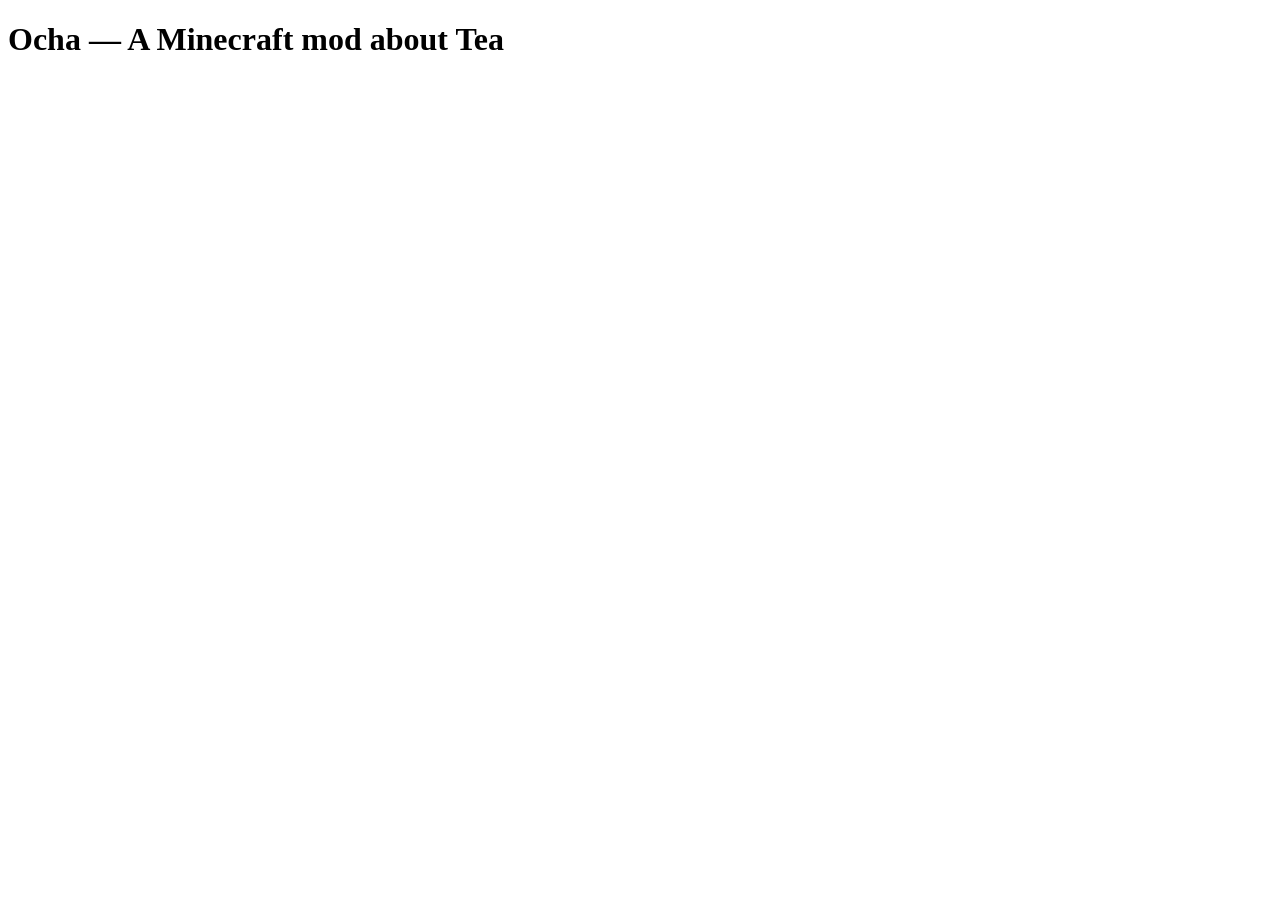
==== docs/index.html @ 9fa4451c "Create index.html" ====
<!DOCTYPE html>
<html lang="en">
<head>
    <meta charset="UTF-8">
    <meta name="viewport" content="width=device-width, initial-scale=1.0">
    <title>Ocha — A Minecraft mod about Tea</title>
</head>
<body>
    <h1>Ocha — A Minecraft mod about Tea</h1>
</body>
</html>
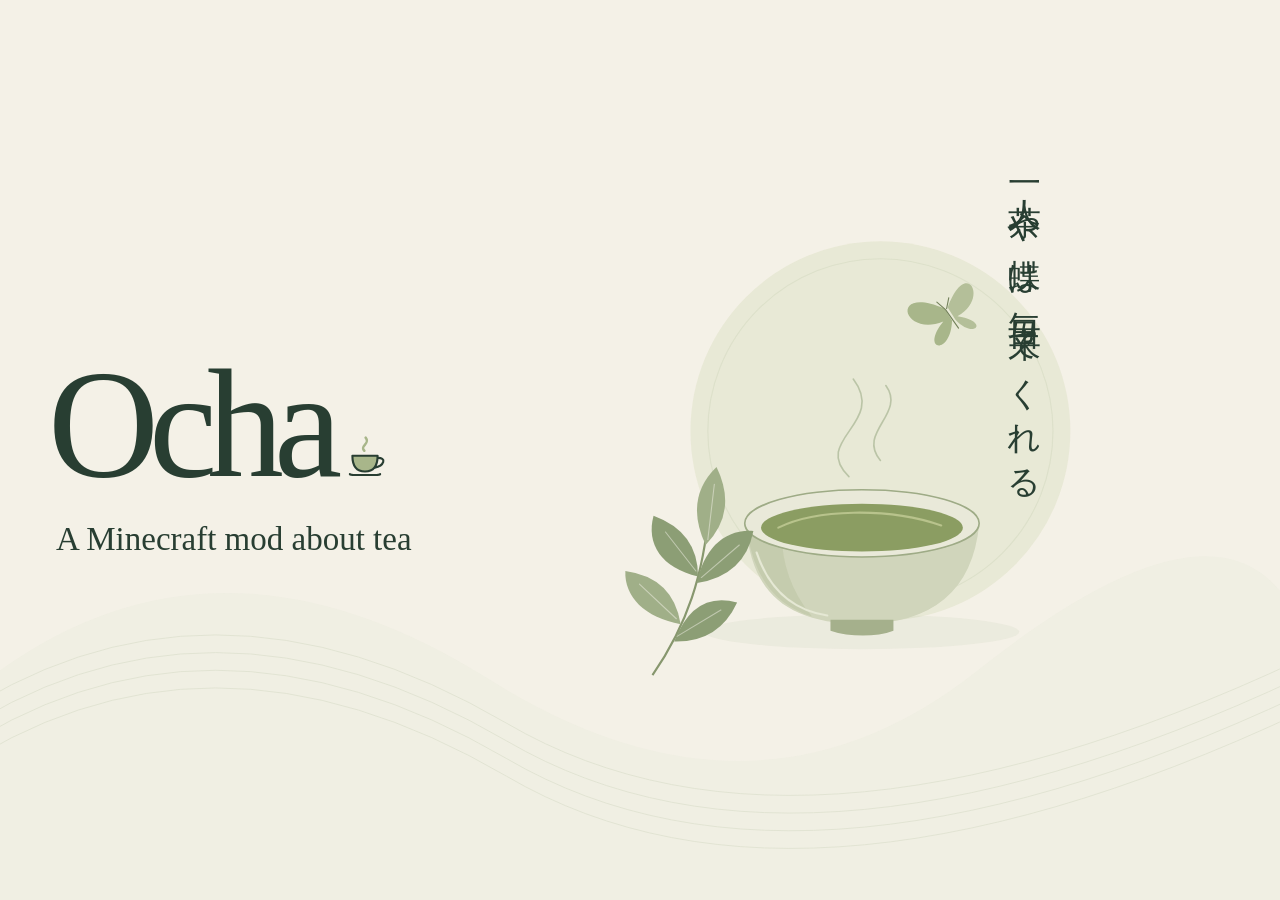
==== commit 6cdb06a1: "Build the Ocha landing page with tea-themed artwork" ====
--- a/docs/index.html
+++ b/docs/index.html
@@ -4,8 +4,27 @@
     <meta charset="UTF-8">
     <meta name="viewport" content="width=device-width, initial-scale=1.0">
     <title>Ocha — A Minecraft mod about Tea</title>
+    <meta name="description" content="Ocha — a Minecraft mod about tea.">
+    <meta name="theme-color" content="#f4f1e7">
+    <link rel="stylesheet" href="styles.css">
 </head>
 <body>
-    <h1>Ocha — A Minecraft mod about Tea</h1>
+    <div class="page">
+        <img class="landscape" src="assets/landscape.svg" aria-hidden="true">
+        <div class="wrap">
+            <main>
+                <section class="hero" aria-labelledby="title">
+                    <div class="intro">
+                        <h1 id="title">Ocha<img class="tea-logo" src="assets/tea-cup.svg" aria-hidden="true"></h1>
+                        <p class="subtitle">A Minecraft mod about tea</p>
+                    </div>
+                    <div class="tea-scene">
+                        <img class="tea-art" src="assets/tea-scene.svg" aria-hidden="true">
+                        <p class="poem" lang="ja">一人茶や蝶は毎日来てくれる</p>
+                    </div>
+                </section>
+            </main>
+        </div>
+    </div>
 </body>
 </html>
--- a/docs/styles.css
+++ b/docs/styles.css
@@ -0,0 +1,78 @@
+:root {
+    color-scheme: light;
+    --paper: #f4f1e7;
+    --ink: #283e32;
+    --green: #73815a;
+}
+
+* { box-sizing: border-box; }
+body {
+    margin: 0;
+    background: var(--paper);
+    color: var(--ink);
+    font-family: "Segoe UI", Helvetica, Arial, sans-serif;
+    -webkit-font-smoothing: antialiased;
+}
+::selection { background: #d4ddbc; color: var(--ink); }
+.page { position: relative; isolation: isolate; overflow: hidden; min-height: 100svh; }
+.landscape {
+    position: absolute;
+    z-index: -1;
+    inset: auto 0 0;
+    width: 100%;
+    height: 54%;
+    pointer-events: none;
+}
+.wrap { width: min(1240px, calc(100% - 112px)); margin-inline: auto; }
+.hero {
+    display: grid;
+    grid-template-columns: 1fr 1fr;
+    align-items: center;
+    gap: 30px;
+    min-height: 100svh;
+    padding-block: 64px 74px;
+}
+.intro { position: relative; z-index: 1; }
+.tea-logo { display: inline-block; width: 42px; height: 42px; margin-left: 12px; vertical-align: baseline; }
+h1 {
+    margin: 20px 0 15px -8px;
+    font-family: Georgia, "Times New Roman", serif;
+    font-size: clamp(100px, 12vw, 174px);
+    font-weight: 400;
+    line-height: 1;
+    letter-spacing: -.065em;
+}
+.subtitle { margin: 0; font-family: Georgia, "Times New Roman", serif; font-size: clamp(24px, 3vw, 33px); line-height: 1.4; }
+.tea-scene {
+    position: relative;
+    isolation: isolate;
+    container-type: inline-size;
+    min-width: 0;
+    width: 100%;
+    aspect-ratio: 605 / 600;
+}
+.tea-art { position: absolute; z-index: 0; width: 110%; height: 100%; top: 4%; left: -14%; }
+.poem {
+    position: absolute;
+    z-index: 1;
+    right: 30%;
+    top: .333333%;
+    margin: 0;
+    writing-mode: vertical-rl;
+    white-space: nowrap;
+    font-family: "Yu Mincho", "Hiragino Mincho ProN", "Noto Serif CJK JP", serif;
+    font-size: 5.785124cqw;
+    letter-spacing: .23em;
+    line-height: 1.8;
+}
+
+@media (max-width: 800px) {
+    .wrap { width: calc(100% - 56px); }
+    .hero { gap: 0; padding-block: 50px; }
+}
+@media (max-width: 600px) {
+    .wrap { width: calc(100% - 40px); }
+    .hero { grid-template-columns: 1fr; padding-block: 48px 28px; }
+    h1 { margin-left: -4px; font-size: 112px; }
+    .tea-scene { margin-top: 20px; }
+}
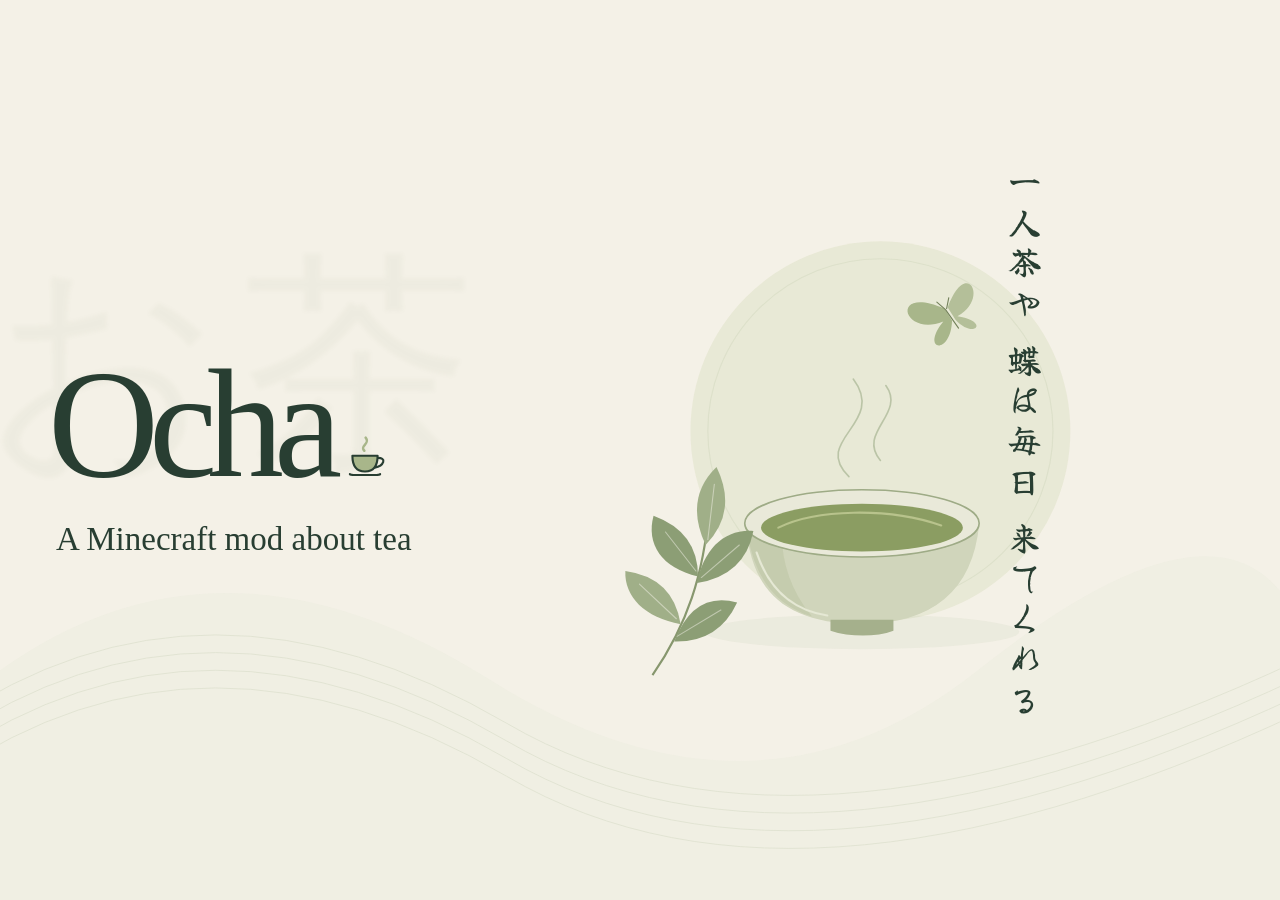
==== commit fbd74670: "Add Japanese haiku fonts and accessibility improvements" ====
--- a/docs/index.html
+++ b/docs/index.html
@@ -2,25 +2,28 @@
 <html lang="en">
 <head>
     <meta charset="UTF-8">
-    <meta name="viewport" content="width=device-width, initial-scale=1.0">
+    <meta name="viewport" content="width=device-width">
+    <meta name="text-scale" content="scale">
     <title>Ocha — A Minecraft mod about Tea</title>
     <meta name="description" content="Ocha — a Minecraft mod about tea.">
+    <link rel="icon" type="image/svg+xml" href="assets/tea-cup.svg">
     <meta name="theme-color" content="#f4f1e7">
+    <meta name="color-scheme" content="light" />
     <link rel="stylesheet" href="styles.css">
 </head>
 <body>
     <div class="page">
-        <img class="landscape" src="assets/landscape.svg" aria-hidden="true">
+        <img class="landscape" src="assets/landscape.svg" alt="Soft green hills traced with gently flowing contour lines.">
         <div class="wrap">
             <main>
                 <section class="hero" aria-labelledby="title">
                     <div class="intro">
-                        <h1 id="title">Ocha<img class="tea-logo" src="assets/tea-cup.svg" aria-hidden="true"></h1>
+                        <h1 id="title"><span class="title-ghost" lang="ja" aria-hidden="true">お茶</span>Ocha<img class="tea-logo" src="assets/tea-cup.svg" alt="A steaming green teacup on a saucer."></h1>
                         <p class="subtitle">A Minecraft mod about tea</p>
                     </div>
                     <div class="tea-scene">
-                        <img class="tea-art" src="assets/tea-scene.svg" aria-hidden="true">
-                        <p class="poem" lang="ja">一人茶や蝶は毎日来てくれる</p>
+                        <img class="tea-art" src="assets/tea-scene.svg" alt="A steaming bowl of green tea beside a leafy tea branch, with a butterfly hovering against a pale sun.">
+                        <p class="poem" lang="ja">一人茶や 蝶は毎日 来てくれる</p>
                     </div>
                 </section>
             </main>
--- a/docs/styles.css
+++ b/docs/styles.css
@@ -1,3 +1,48 @@
+/* Small modern reset; unlayered component styles take precedence.
+   Adapted from https://www.joshwcomeau.com/css/custom-css-reset/ */
+@layer reset {
+    *, *::before, *::after { box-sizing: border-box; }
+
+    /* Keep native dialog centering and list indentation intact. */
+    body, h1, h2, h3, h4, h5, h6, p, figure, blockquote, dl, dd { margin: 0; }
+    body { line-height: 1.5; }
+
+    img, picture, video, canvas, svg { display: block; max-width: 100%; }
+    img, video { height: auto; }
+
+    input, button, textarea, select { font: inherit; }
+    p, h1, h2, h3, h4, h5, h6 { overflow-wrap: break-word; }
+}
+
+/* Haiku-only subset from Google Fonts; license: assets/fonts/OFL-Yuji.txt.
+   Regenerate this subset if the poem gains new characters. */
+@font-face {
+    font-family: "Yuji Mai";
+    src: url("assets/fonts/yuji-mai-haiku.woff2") format("woff2");
+    font-style: normal;
+    font-weight: 400;
+    font-display: swap;
+    unicode-range: U+20, U+304F, U+3066, U+306F, U+3084, U+308B-308C, U+4E00, U+4EBA, U+65E5, U+6765, U+6BCE, U+8336, U+8776;
+}
+
+@font-face {
+    font-family: "Yuji Boku";
+    src: url("assets/fonts/yuji-boku-haiku.woff2") format("woff2");
+    font-style: normal;
+    font-weight: 400;
+    font-display: swap;
+    unicode-range: U+20, U+304F, U+3066, U+306F, U+3084, U+308B-308C, U+4E00, U+4EBA, U+65E5, U+6765, U+6BCE, U+8336, U+8776;
+}
+
+@font-face {
+    font-family: "Yuji Syuku";
+    src: url("assets/fonts/yuji-syuku-haiku.woff2") format("woff2");
+    font-style: normal;
+    font-weight: 400;
+    font-display: swap;
+    unicode-range: U+20, U+304F, U+3066, U+306F, U+3084, U+308B-308C, U+4E00, U+4EBA, U+65E5, U+6765, U+6BCE, U+8336, U+8776;
+}
+
 :root {
     color-scheme: light;
     --paper: #f4f1e7;
@@ -5,9 +50,7 @@
     --green: #73815a;
 }
 
-* { box-sizing: border-box; }
 body {
-    margin: 0;
     background: var(--paper);
     color: var(--ink);
     font-family: "Segoe UI", Helvetica, Arial, sans-serif;
@@ -35,12 +78,29 @@
 .intro { position: relative; z-index: 1; }
 .tea-logo { display: inline-block; width: 42px; height: 42px; margin-left: 12px; vertical-align: baseline; }
 h1 {
+    position: relative;
+    isolation: isolate;
     margin: 20px 0 15px -8px;
     font-family: Georgia, "Times New Roman", serif;
     font-size: clamp(100px, 12vw, 174px);
     font-weight: 400;
     line-height: 1;
     letter-spacing: -.065em;
+}
+.title-ghost {
+    position: absolute;
+    z-index: -1;
+    top: -0.42em;
+    left: -0.27em;
+    color: var(--green);
+    opacity: .042;
+    font-family: "Yu Mincho", "Hiragino Mincho ProN", "Noto Serif CJK JP", serif;
+    font-size: 1.5em;
+    letter-spacing: .1em;
+    white-space: nowrap;
+    pointer-events: none;
+    user-select: none;
+    filter: blur(2px);
 }
 .subtitle { margin: 0; font-family: Georgia, "Times New Roman", serif; font-size: clamp(24px, 3vw, 33px); line-height: 1.4; }
 .tea-scene {
@@ -51,16 +111,17 @@
     width: 100%;
     aspect-ratio: 605 / 600;
 }
-.tea-art { position: absolute; z-index: 0; width: 110%; height: 100%; top: 4%; left: -14%; }
-.poem {
-    position: absolute;
-    z-index: 1;
-    right: 30%;
+/* The illustration intentionally extends beyond its composition container. */
+.tea-art { position: absolute; z-index: 0; width: 110%; max-width: none; height: 100%; top: 4%; left: -14%; }
+.poem {
+    position: absolute;
+    z-index: 1;
+    right: 30%;
     top: .333333%;
     margin: 0;
     writing-mode: vertical-rl;
     white-space: nowrap;
-    font-family: "Yu Mincho", "Hiragino Mincho ProN", "Noto Serif CJK JP", serif;
+    font-family: "Yuji Mai", "Yu Mincho", "Hiragino Mincho ProN", "Noto Serif CJK JP", serif;
     font-size: 5.785124cqw;
     letter-spacing: .23em;
     line-height: 1.8;
